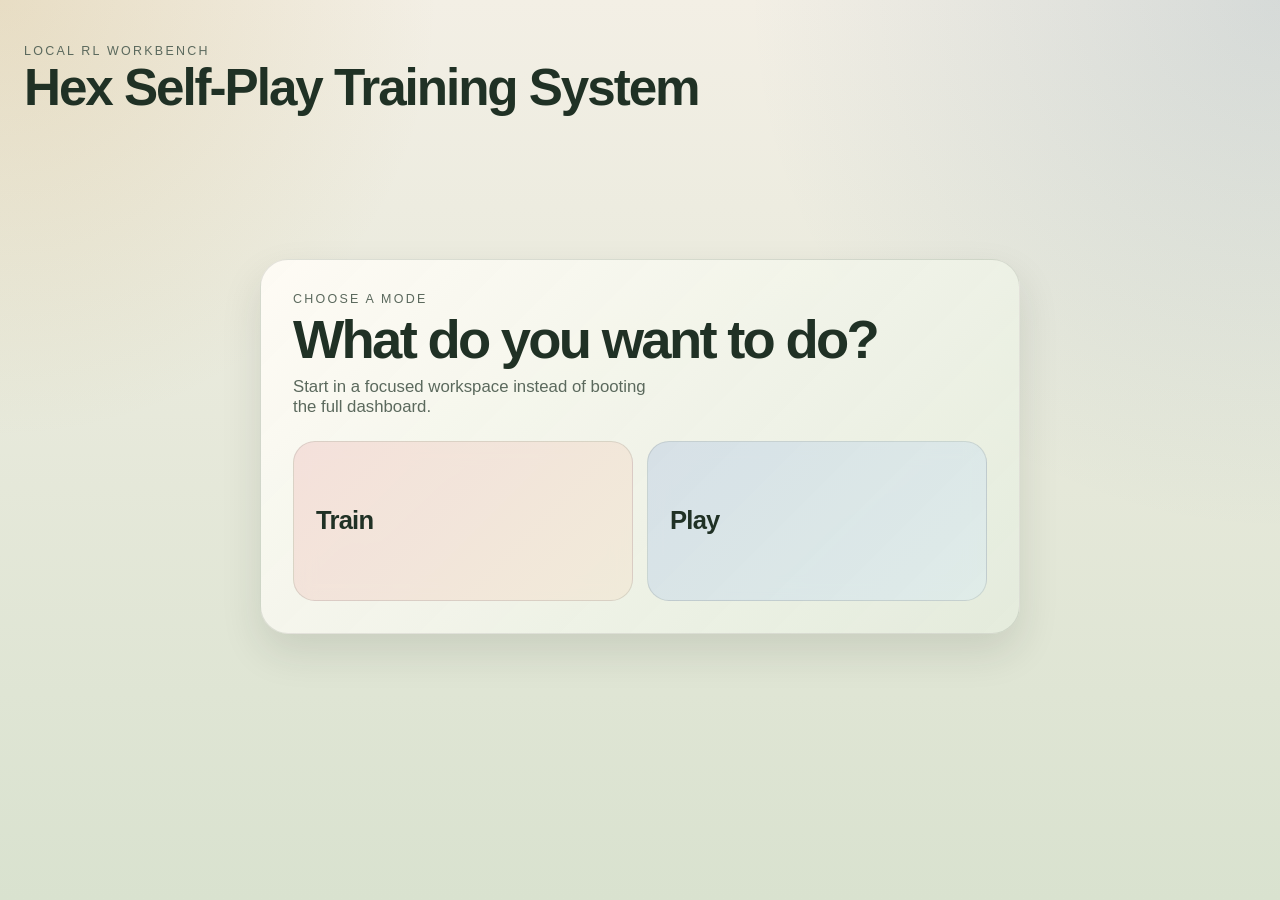
==== frontend/index.html @ d97be315 "243 game" ====
<!DOCTYPE html>
<html lang="en">
  <head>
    <meta charset="UTF-8" />
    <meta name="viewport" content="width=device-width, initial-scale=1.0" />
    <title>Hex Self-Play Trainer</title>
    <link rel="stylesheet" href="/frontend/style.css" />
  </head>
  <body>
    <div class="page-shell">
      <header class="hero" id="appHeader">
        <div>
          <p class="eyebrow">Local RL Workbench</p>
          <h1>Hex Self-Play Training System</h1>
        </div>
        <div class="hero-metrics" id="heroMetrics">
          <span id="headerTrainingState">Idle</span>
          <span id="headerIteration">Iteration 0</span>
        </div>
      </header>

      <main>
        <section class="startup-menu" id="startupMenu">
          <div class="menu-card">
            <p class="eyebrow">Choose A Mode</p>
            <h2>What do you want to do?</h2>
            <p class="menu-copy">
              Start in a focused workspace instead of booting the full dashboard.
            </p>
            <div class="menu-actions">
              <button class="mode-button mode-train" id="openTrainMode">Train</button>
              <button class="mode-button mode-play" id="openPlayMode">Play</button>
            </div>
          </div>
        </section>

        <section class="workspace hidden" id="trainWorkspace">
          <div class="workspace-bar">
            <button class="back-button" id="backToMenuFromTrain">Menu</button>
            <span>Training workspace</span>
          </div>
          <div class="single-column">
            <section class="panel training-primary" id="trainingPanel">
              <div class="panel-header">
                <h2>Training</h2>
                <div class="panel-actions">
                  <button id="openStatsWindowBtn">Stats</button>
                  <button id="openSpectateWindowBtn">Spectate</button>
                </div>
              </div>
              <div class="control-row">
                <button id="startTrainingBtn">Start</button>
                <button id="stopTrainingBtn">Stop</button>
                <button id="freshRunBtn">Start Fresh</button>
                <button id="saveCheckpointBtn">Save Snapshot</button>
              </div>
              <div class="control-row">
                <select id="checkpointSelect"></select>
                <button id="refreshCheckpointBtn">Reload Snapshots</button>
                <button id="loadCheckpointBtn">Load Snapshot</button>
              </div>
              <div class="progress-hero">
                <div>
                  <p class="progress-label" id="trainingPhaseLabel">Idle</p>
                  <h3 id="trainingStatusMessage">Waiting to start</h3>
                </div>
                <div class="progress-badge" id="trainingBadge">Idle</div>
              </div>
              <div class="progress-track">
                <div class="progress-fill" id="trainingProgressFill"></div>
              </div>
              <div class="progress-caption" id="trainingProgressCaption">No active work</div>
              <div class="summary-grid" id="trainingSummary"></div>
              <div class="mini-table" id="trainingEventLog"></div>
            </section>
          </div>
          <div class="overlay hidden" id="trainStatsOverlay">
            <section class="panel floating-window">
              <div class="panel-header">
                <h2>Training Stats</h2>
                <button id="closeStatsWindowBtn">Close</button>
              </div>
              <div class="stats-grid" id="trainingStats"></div>
              <canvas id="lossChart" height="160"></canvas>
              <div id="bufferDistribution" class="mini-table"></div>
              <div class="stats-grid" id="evalStats"></div>
              <div class="mini-table" id="leaderboardTable"></div>
              <div class="mini-table" id="poolWinRates"></div>
              <div class="mini-table" id="promotionHistory"></div>
            </section>
          </div>
        </section>

        <section class="workspace hidden" id="playWorkspace">
          <div class="workspace-bar">
            <button class="back-button" id="backToMenuFromPlay">Menu</button>
            <span>Play workspace</span>
          </div>
          <div class="single-column">
            <section class="panel" id="playPanel">
              <div class="panel-header">
                <h2>Play</h2>
              </div>
              <div class="control-row">
                <select id="humanColorSelect">
                  <option value="red">Play Red</option>
                  <option value="blue">Play Blue</option>
                  <option value="both">Play Both</option>
                </select>
                <select id="opponentModelSelect"></select>
                <span id="opponentEloBadge">Opponent Elo: -</span>
                <button id="newGameBtn">New Game</button>
              </div>
              <div class="spectate-meta">
                <span id="humanGameStatus">No game running</span>
                <span id="humanTurnStatus">Turn: -</span>
              </div>
              <canvas id="playCanvas" width="620" height="420"></canvas>
            </section>
          </div>
        </section>
      </main>
    </div>

    <script src="/frontend/js/hex_canvas.js"></script>
    <script src="/frontend/js/ws_client.js"></script>
    <script src="/frontend/js/training_panel.js"></script>
    <script src="/frontend/js/spectate_panel.js"></script>
    <script src="/frontend/js/human_game.js"></script>
    <script src="/frontend/js/main.js"></script>
  </body>
</html>
---- frontend/style.css ----
:root {
  --bg: #f3efe5;
  --bg-accent: #d9e2cf;
  --panel: rgba(255, 252, 246, 0.88);
  --panel-border: rgba(43, 55, 45, 0.12);
  --text: #203125;
  --muted: #5b695d;
  --red: #c2472d;
  --blue: #275d8b;
  --gold: #b58c2f;
  --shadow: 0 18px 40px rgba(33, 45, 36, 0.12);
  --radius: 18px;
}

* {
  box-sizing: border-box;
}

body {
  margin: 0;
  font-family: "Avenir Next", "Segoe UI", sans-serif;
  color: var(--text);
  background:
    radial-gradient(circle at top left, rgba(181, 140, 47, 0.18), transparent 28%),
    radial-gradient(circle at top right, rgba(39, 93, 139, 0.14), transparent 34%),
    linear-gradient(180deg, var(--bg), var(--bg-accent));
  min-height: 100vh;
}

body.spectate-page {
  overflow: hidden;
}

.page-shell {
  max-width: 1480px;
  margin: 0 auto;
  padding: 24px;
}

.hidden {
  display: none !important;
}

.hero {
  display: flex;
  justify-content: space-between;
  align-items: flex-end;
  gap: 24px;
  padding: 20px 0 28px;
}

.hero h1 {
  margin: 6px 0 0;
  font-size: clamp(2rem, 4vw, 3.6rem);
  line-height: 0.94;
  letter-spacing: -0.04em;
}

.eyebrow {
  margin: 0;
  color: var(--muted);
  text-transform: uppercase;
  letter-spacing: 0.18em;
  font-size: 0.78rem;
}

.hero-metrics {
  display: flex;
  gap: 12px;
  flex-wrap: wrap;
}

.hero-metrics span,
.panel,
button,
select {
  backdrop-filter: blur(10px);
}

.hero-metrics span {
  padding: 10px 14px;
  background: var(--panel);
  border: 1px solid var(--panel-border);
  border-radius: 999px;
}

.dashboard-grid {
  display: grid;
  grid-template-columns: repeat(2, minmax(0, 1fr));
  gap: 20px;
}

.single-column {
  display: grid;
  grid-template-columns: minmax(0, 1fr);
}

.workspace {
  animation: fade-in 160ms ease-out;
}

.workspace-bar {
  display: flex;
  align-items: center;
  gap: 12px;
  margin-bottom: 18px;
  color: var(--muted);
}

.panel-actions {
  display: flex;
  gap: 10px;
  align-items: center;
  flex-wrap: wrap;
}

.back-button {
  background: rgba(32, 49, 37, 0.9);
  color: white;
}

.startup-menu {
  min-height: 68vh;
  display: grid;
  place-items: center;
}

.menu-card {
  width: min(760px, 100%);
  padding: 32px;
  border-radius: 28px;
  background:
    linear-gradient(135deg, rgba(255, 252, 246, 0.94), rgba(228, 236, 221, 0.88));
  border: 1px solid rgba(43, 55, 45, 0.12);
  box-shadow: var(--shadow);
}

.menu-card h2 {
  margin: 8px 0 12px;
  font-size: clamp(2rem, 5vw, 3.4rem);
  line-height: 0.94;
  letter-spacing: -0.05em;
}

.menu-copy {
  max-width: 38ch;
  margin: 0 0 24px;
  color: var(--muted);
  font-size: 1.05rem;
}

.menu-actions {
  display: grid;
  grid-template-columns: repeat(2, minmax(0, 1fr));
  gap: 14px;
}

.mode-button {
  min-height: 160px;
  border-radius: 22px;
  font-size: 1.6rem;
  font-weight: 700;
  letter-spacing: -0.03em;
  text-align: left;
  padding: 22px;
}

.mode-train {
  background:
    linear-gradient(135deg, rgba(194, 71, 45, 0.16), rgba(181, 140, 47, 0.16)),
    rgba(255, 255, 255, 0.78);
}

.mode-play {
  background:
    linear-gradient(135deg, rgba(39, 93, 139, 0.18), rgba(72, 148, 142, 0.15)),
    rgba(255, 255, 255, 0.78);
}

.panel {
  padding: 18px;
  background: var(--panel);
  border: 1px solid var(--panel-border);
  border-radius: var(--radius);
  box-shadow: var(--shadow);
}

.training-primary {
  max-width: 980px;
}

.panel-header {
  display: flex;
  justify-content: space-between;
  align-items: center;
  gap: 16px;
  margin-bottom: 16px;
}

.panel-header h2 {
  margin: 0;
  font-size: 1.15rem;
}

.control-row {
  display: flex;
  gap: 10px;
  margin-bottom: 12px;
  flex-wrap: wrap;
}

button,
select {
  border: 1px solid var(--panel-border);
  border-radius: 12px;
  padding: 10px 14px;
  background: rgba(255, 255, 255, 0.72);
  color: var(--text);
}

button {
  cursor: pointer;
}

#opponentEloBadge {
  display: inline-flex;
  align-items: center;
  padding: 10px 14px;
  border: 1px solid var(--panel-border);
  border-radius: 12px;
  background: rgba(255, 255, 255, 0.72);
}

button:hover {
  transform: translateY(-1px);
}

button.active-toggle {
  background: rgba(32, 49, 37, 0.92);
  color: white;
}

.stats-grid {
  display: grid;
  grid-template-columns: repeat(2, minmax(0, 1fr));
  gap: 10px;
  margin-bottom: 14px;
}

.summary-grid {
  display: grid;
  grid-template-columns: repeat(4, minmax(0, 1fr));
  gap: 12px;
  margin: 18px 0;
}

.stat-card {
  padding: 12px;
  border-radius: 14px;
  background: rgba(255, 255, 255, 0.62);
  border: 1px solid rgba(43, 55, 45, 0.08);
}

.stat-card span {
  display: block;
}

.stat-card .label {
  color: var(--muted);
  font-size: 0.8rem;
  margin-bottom: 4px;
}

.stat-card .value {
  font-size: 1.1rem;
  font-weight: 600;
}

.summary-card {
  padding: 14px;
  border-radius: 16px;
  background: rgba(255, 255, 255, 0.7);
  border: 1px solid rgba(43, 55, 45, 0.08);
}

.summary-card .label {
  display: block;
  color: var(--muted);
  font-size: 0.78rem;
  margin-bottom: 6px;
}

.summary-card .value {
  display: block;
  font-size: 1.25rem;
  font-weight: 700;
}

.progress-hero {
  display: flex;
  justify-content: space-between;
  align-items: flex-start;
  gap: 16px;
  padding: 22px;
  border-radius: 20px;
  background:
    linear-gradient(135deg, rgba(255, 251, 245, 0.9), rgba(224, 235, 216, 0.78));
  border: 1px solid rgba(43, 55, 45, 0.08);
}

.progress-label {
  margin: 0 0 6px;
  color: var(--muted);
  text-transform: uppercase;
  letter-spacing: 0.14em;
  font-size: 0.72rem;
}

.progress-hero h3 {
  margin: 0;
  font-size: clamp(1.4rem, 3vw, 2.2rem);
  line-height: 1;
  letter-spacing: -0.04em;
}

.progress-badge {
  padding: 10px 14px;
  border-radius: 999px;
  background: rgba(32, 49, 37, 0.92);
  color: white;
  font-size: 0.88rem;
  white-space: nowrap;
}

.progress-track {
  height: 12px;
  margin-top: 14px;
  border-radius: 999px;
  background: rgba(32, 49, 37, 0.09);
  overflow: hidden;
}

.progress-fill {
  height: 100%;
  width: 0%;
  border-radius: 999px;
  background: linear-gradient(90deg, #c2472d, #b58c2f);
  transition: width 140ms ease-out;
}

.progress-caption {
  margin: 10px 0 0;
  color: var(--muted);
  font-size: 0.92rem;
}

.mini-table {
  display: grid;
  gap: 8px;
  font-size: 0.92rem;
}

.event-row {
  justify-content: flex-start;
}

.table-row {
  display: flex;
  justify-content: space-between;
  gap: 16px;
  padding: 10px 12px;
  border-radius: 12px;
  background: rgba(255, 255, 255, 0.58);
}

.overlay {
  position: fixed;
  inset: 0;
  display: grid;
  place-items: center;
  padding: 28px;
  background: rgba(24, 33, 27, 0.18);
  backdrop-filter: blur(6px);
  z-index: 20;
}

.floating-window {
  width: min(1100px, 100%);
  max-height: calc(100vh - 56px);
  overflow: auto;
}

.spectate-shell {
  height: 100vh;
  display: grid;
  grid-template-rows: auto 1fr;
  padding: 16px;
  gap: 16px;
}

.spectate-topbar {
  display: flex;
  justify-content: space-between;
  align-items: flex-end;
  gap: 16px;
}

.spectate-topbar h1 {
  margin: 6px 0 0;
  font-size: clamp(2rem, 4vw, 3.2rem);
  letter-spacing: -0.05em;
}

.spectate-toolbar {
  display: flex;
  gap: 10px;
  align-items: center;
  flex-wrap: wrap;
}

.spectate-toolbar span,
.spectate-select {
  padding: 10px 14px;
  background: var(--panel);
  border: 1px solid var(--panel-border);
  border-radius: 999px;
}

.spectate-select {
  display: inline-flex;
  align-items: center;
  gap: 8px;
}

.spectate-select select {
  padding: 6px 10px;
  border-radius: 999px;
  background: rgba(255, 255, 255, 0.88);
}

.spectate-stage {
  min-height: 0;
}

.spectate-grid {
  --spectate-columns: 2;
  height: 100%;
  display: grid;
  grid-template-columns: repeat(var(--spectate-columns), minmax(0, 1fr));
  gap: 14px;
}

.spectate-card {
  min-height: 0;
  display: grid;
  grid-template-rows: auto 1fr;
  gap: 10px;
  padding: 12px;
  border-radius: 20px;
  background: rgba(255, 252, 246, 0.78);
  border: 1px solid rgba(43, 55, 45, 0.1);
  box-shadow: var(--shadow);
}

.spectate-card-header {
  display: flex;
  gap: 8px;
  flex-wrap: wrap;
  font-size: 0.88rem;
  color: var(--muted);
}

.spectate-card-header strong {
  color: var(--text);
  margin-right: auto;
}

.spectate-board-frame {
  min-height: 0;
  height: 100%;
  border-radius: 16px;
  overflow: hidden;
}

.spectate-board-frame canvas {
  width: 100%;
  height: 100%;
  min-height: 220px;
  display: block;
}

.spectate-terminal {
  outline: 2px solid rgba(181, 140, 47, 0.45);
}

.spectate-meta {
  display: flex;
  justify-content: space-between;
  margin-bottom: 12px;
  gap: 12px;
  flex-wrap: wrap;
  color: var(--muted);
}

canvas {
  width: 100%;
  border-radius: 16px;
  background:
    linear-gradient(180deg, rgba(247, 244, 237, 0.94), rgba(232, 226, 213, 0.96));
  border: 1px solid rgba(43, 55, 45, 0.08);
}

#playCanvas,
#spectateCanvas {
  min-height: 420px;
}

@keyframes fade-in {
  from {
    opacity: 0;
    transform: translateY(4px);
  }

  to {
    opacity: 1;
    transform: translateY(0);
  }
}

@media (max-width: 1024px) {
  .dashboard-grid {
    grid-template-columns: 1fr;
  }

  .menu-actions {
    grid-template-columns: 1fr;
  }

  .summary-grid {
    grid-template-columns: repeat(2, minmax(0, 1fr));
  }

  .spectate-topbar {
    flex-direction: column;
    align-items: flex-start;
  }

  .spectate-grid {
    grid-template-columns: repeat(2, minmax(0, 1fr));
  }
}

@media (max-width: 640px) {
  .page-shell {
    padding: 16px;
  }

  .hero {
    flex-direction: column;
    align-items: flex-start;
  }

  .stats-grid {
    grid-template-columns: 1fr;
  }

  .summary-grid {
    grid-template-columns: 1fr;
  }

  .progress-hero {
    flex-direction: column;
    align-items: flex-start;
  }

  .spectate-grid {
    grid-template-columns: 1fr;
  }
}
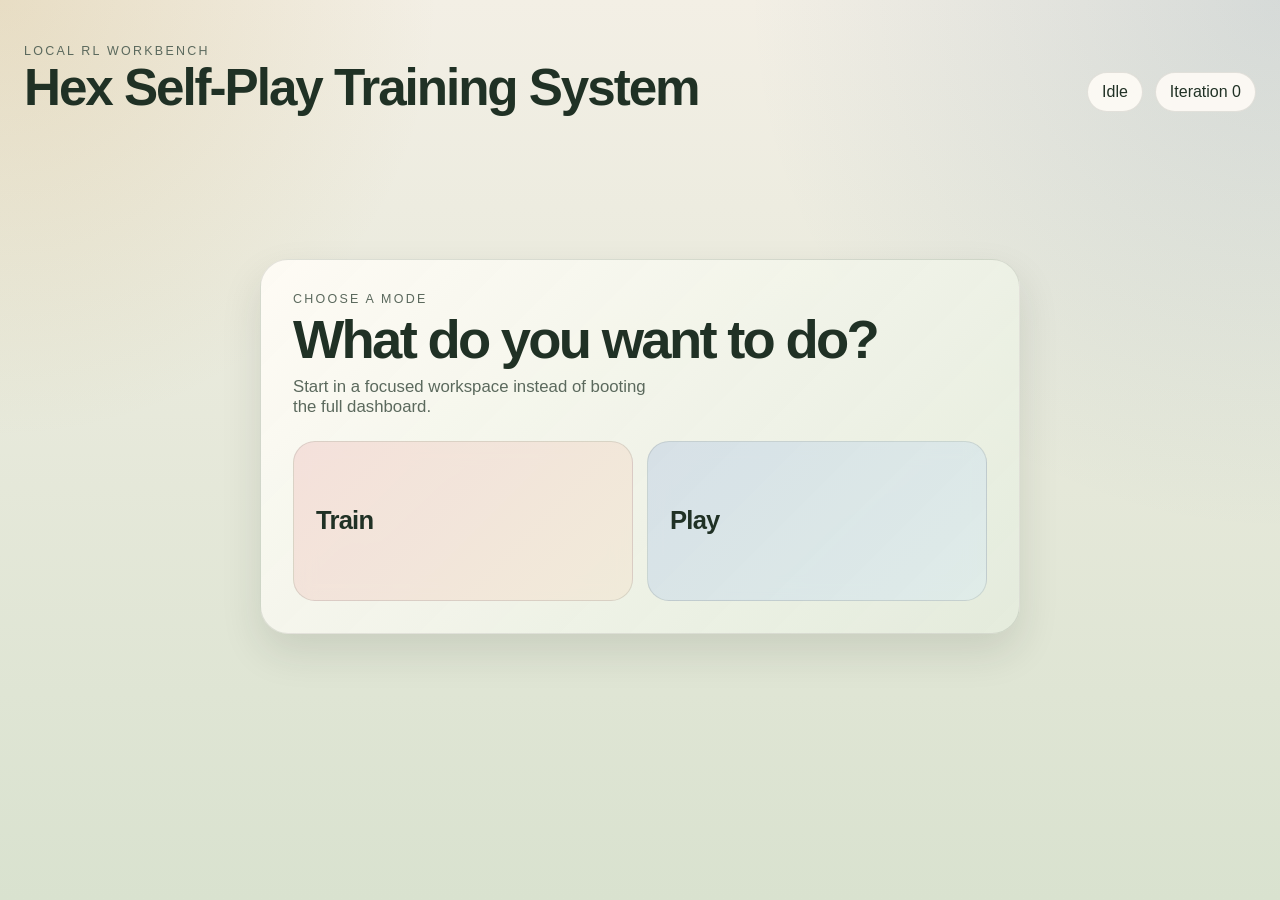
==== commit 9efd5249: "Add auth, LFS snapshots, and training updates" ====
--- a/frontend/index.html
+++ b/frontend/index.html
@@ -123,6 +123,7 @@
     </div>
 
     <script src="/frontend/js/hex_canvas.js"></script>
+    <script src="/frontend/js/auth.js"></script>
     <script src="/frontend/js/ws_client.js"></script>
     <script src="/frontend/js/training_panel.js"></script>
     <script src="/frontend/js/spectate_panel.js"></script>
--- a/frontend/style.css
+++ b/frontend/style.css
@@ -462,6 +462,19 @@
   box-shadow: var(--shadow);
 }
 
+.spectate-interest {
+  border-color: rgba(181, 140, 47, 0.5);
+  box-shadow: 0 16px 40px rgba(104, 80, 24, 0.16);
+}
+
+.spectate-top-game {
+  outline: 3px solid rgba(194, 71, 45, 0.42);
+}
+
+.spectate-reference-game {
+  background: linear-gradient(180deg, rgba(255, 252, 246, 0.9), rgba(239, 246, 235, 0.9));
+}
+
 .spectate-card-header {
   display: flex;
   gap: 8px;
@@ -473,6 +486,16 @@
 .spectate-card-header strong {
   color: var(--text);
   margin-right: auto;
+}
+
+.spectate-interest-badge {
+  padding: 4px 10px;
+  border-radius: 999px;
+  background: rgba(194, 71, 45, 0.12);
+  color: #8b331f;
+  font-size: 0.76rem;
+  font-weight: 700;
+  letter-spacing: 0.02em;
 }
 
 .spectate-board-frame {
